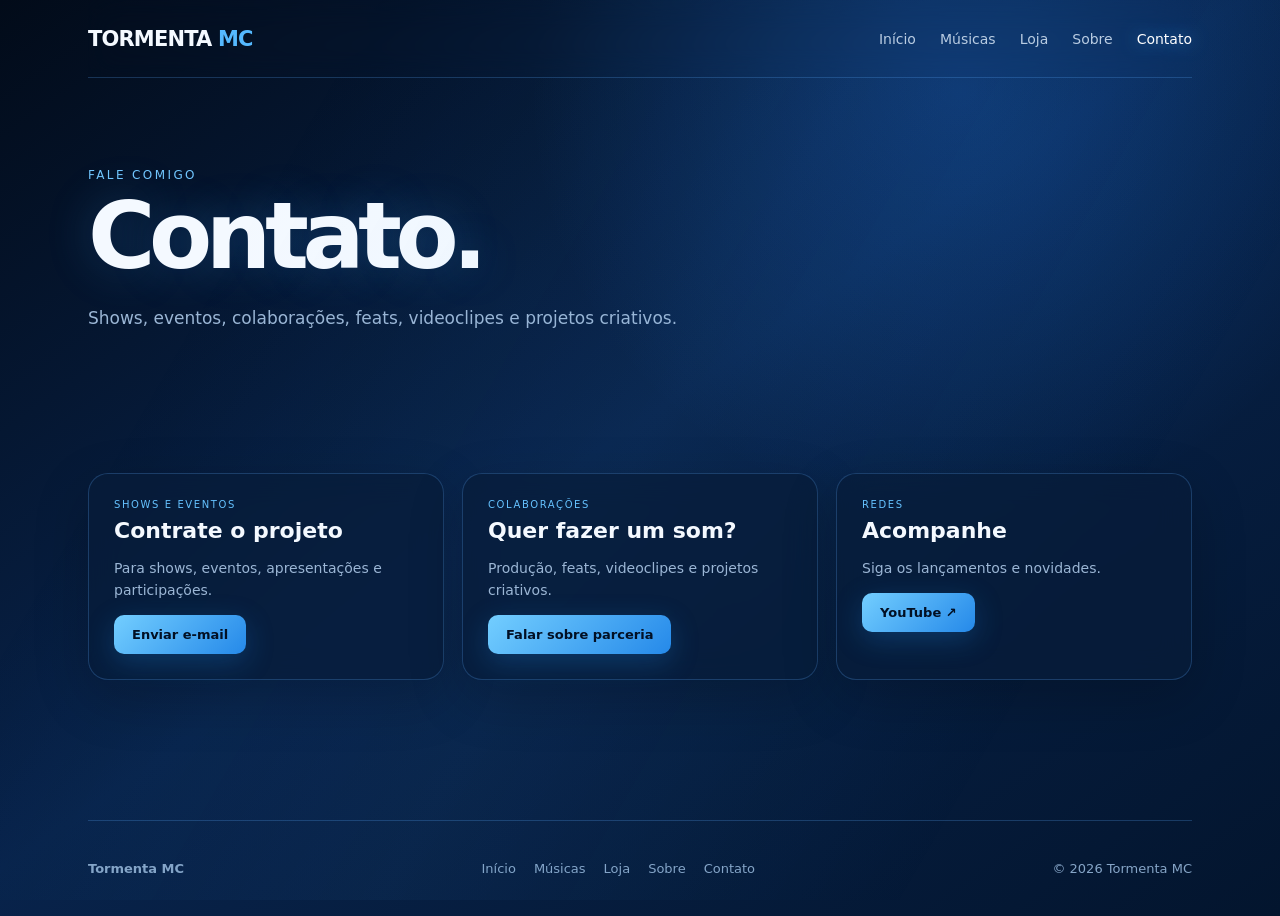
==== contato.html @ 8b360fd5 "Add files via upload" ====
<!doctype html><html lang="pt-BR"><head><meta charset="utf-8"><meta name="viewport" content="width=device-width,initial-scale=1"><title>Tormenta MC — Contato</title><style>
:root{--bg:#061329;--panel:rgba(8,28,57,.72);--line:rgba(91,170,255,.24);--text:#f4f9ff;--muted:#9bb6d5;--blue:#55b9ff}*{box-sizing:border-box}body{margin:0;color:var(--text);font-family:Inter,system-ui,sans-serif;background:radial-gradient(circle at 75% 10%,rgba(33,130,255,.24),transparent 34%),linear-gradient(145deg,#020b19 0%,#08234b 48%,#03152e 100%);min-height:100vh}body:before{content:"";position:fixed;inset:0;pointer-events:none;background:linear-gradient(120deg,transparent 20%,rgba(75,171,255,.05) 50%,transparent 80%)}a{color:inherit;text-decoration:none}.wrap{max-width:1160px;margin:auto;padding:0 28px}header{height:78px;display:flex;align-items:center;justify-content:space-between;border-bottom:1px solid var(--line);backdrop-filter:blur(14px)}.brand{font-weight:900;font-size:21px;letter-spacing:-.04em}.brand span{color:var(--blue)}.nav{display:flex;gap:24px;font-size:14px;color:#b9cce2}.nav a:hover,.nav .active{color:#fff;text-shadow:0 0 18px rgba(85,185,255,.8)}main{padding-bottom:70px}.hero{padding:90px 0 70px}.eyebrow{font-size:12px;color:#72c7ff;text-transform:uppercase;letter-spacing:.2em;margin-bottom:14px}.hero h1{font-size:clamp(52px,8vw,92px);line-height:.9;letter-spacing:-.07em;margin:0 0 25px;text-shadow:0 0 45px rgba(65,164,255,.25)}.hero p,.intro{max-width:700px;color:var(--muted);font-size:17px;line-height:1.7}.buttons{display:flex;gap:12px;flex-wrap:wrap;margin-top:28px}.btn{display:inline-flex;padding:12px 18px;border-radius:10px;background:linear-gradient(135deg,#73ceff,#2589e9);color:#021024;font-size:13px;font-weight:800;box-shadow:0 8px 28px rgba(28,139,236,.25)}.btn.alt{background:rgba(8,30,62,.6);border:1px solid var(--line);color:#d9efff}.section{padding:25px 0 70px}.section h2{font-size:34px;letter-spacing:-.05em;margin:0 0 12px}.grid{display:grid;grid-template-columns:repeat(3,1fr);gap:18px;margin-top:28px}.card{background:var(--panel);border:1px solid var(--line);border-radius:20px;padding:25px;min-height:180px;box-shadow:0 18px 55px rgba(0,0,0,.2);backdrop-filter:blur(15px);transition:.2s}.card:hover{transform:translateY(-4px);border-color:rgba(94,191,255,.58);box-shadow:0 20px 60px rgba(20,120,220,.18)}.card h3{margin:8px 0;font-size:22px}.tag{font-size:10px;letter-spacing:.16em;text-transform:uppercase;color:#65c2ff}.card p{font-size:14px;color:var(--muted);line-height:1.6}.date{font-size:12px;color:#7897b8}.glow{height:2px;width:100%;background:linear-gradient(90deg,transparent,#4db7ff,transparent);opacity:.6;margin:10px 0 45px}footer{border-top:1px solid var(--line);padding:40px 0;color:#86a5c7;font-size:13px}.foot{display:flex;justify-content:space-between;gap:20px;flex-wrap:wrap}.links{display:flex;gap:18px;flex-wrap:wrap}.links a:hover{color:#fff}@media(max-width:760px){.nav{gap:10px;font-size:12px;flex-wrap:wrap;justify-content:flex-end}.grid{grid-template-columns:1fr}.wrap{padding:0 18px}}
</style></head><body><div class="wrap"><header><a class="brand" href="index.html">TORMENTA <span>MC</span></a><nav class="nav"><a href="index.html">Início</a><a href="musicas.html">Músicas</a><a href="loja.html">Loja</a><a href="sobre.html">Sobre</a><a class="active" href="contato.html">Contato</a></nav></header><main><section class="hero"><div class="eyebrow">Fale comigo</div><h1>Contato.</h1><p>Shows, eventos, colaborações, feats, videoclipes e projetos criativos.</p></section><section class="section"><div class="grid"><article class="card"><div class="tag">Shows e eventos</div><h3>Contrate o projeto</h3><p>Para shows, eventos, apresentações e participações.</p><a class="btn" href="mailto:contato@tormentamc.com">Enviar e-mail</a></article><article class="card"><div class="tag">Colaborações</div><h3>Quer fazer um som?</h3><p>Produção, feats, videoclipes e projetos criativos.</p><a class="btn" href="mailto:contato@tormentamc.com">Falar sobre parceria</a></article><article class="card"><div class="tag">Redes</div><h3>Acompanhe</h3><p>Siga os lançamentos e novidades.</p><a class="btn" href="https://www.youtube.com/" target="_blank">YouTube ↗</a></article></div></section></main><footer><div class="foot"><strong>Tormenta MC</strong><div class="links"><a href="index.html">Início</a><a href="musicas.html">Músicas</a><a href="loja.html">Loja</a><a href="sobre.html">Sobre</a><a href="contato.html">Contato</a></div><span>© 2026 Tormenta MC</span></div></footer></div></body></html>
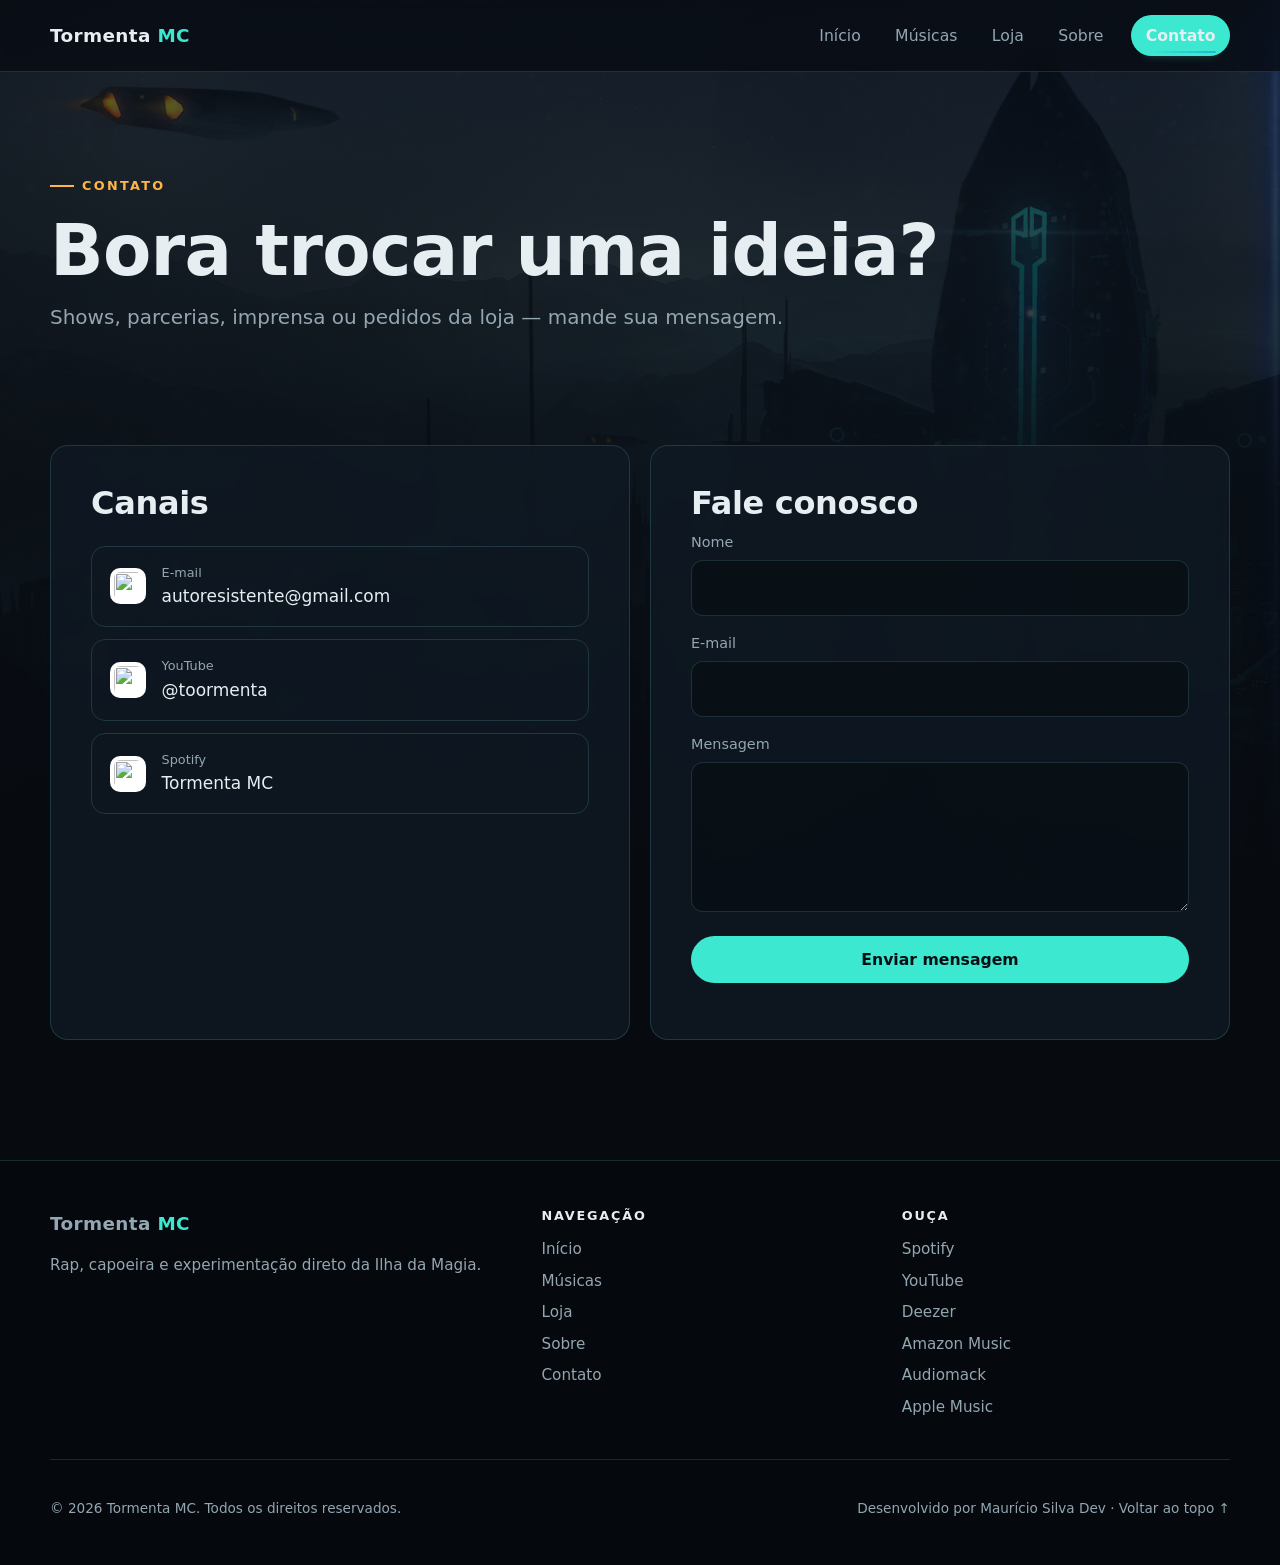
==== commit f10582a2: "adicionando pagina de contato" ====
--- a/contato.html
+++ b/contato.html
@@ -1,3 +1,150 @@
-<!doctype html><html lang="pt-BR"><head><meta charset="utf-8"><meta name="viewport" content="width=device-width,initial-scale=1"><title>Tormenta MC — Contato</title><style>
-:root{--bg:#061329;--panel:rgba(8,28,57,.72);--line:rgba(91,170,255,.24);--text:#f4f9ff;--muted:#9bb6d5;--blue:#55b9ff}*{box-sizing:border-box}body{margin:0;color:var(--text);font-family:Inter,system-ui,sans-serif;background:radial-gradient(circle at 75% 10%,rgba(33,130,255,.24),transparent 34%),linear-gradient(145deg,#020b19 0%,#08234b 48%,#03152e 100%);min-height:100vh}body:before{content:"";position:fixed;inset:0;pointer-events:none;background:linear-gradient(120deg,transparent 20%,rgba(75,171,255,.05) 50%,transparent 80%)}a{color:inherit;text-decoration:none}.wrap{max-width:1160px;margin:auto;padding:0 28px}header{height:78px;display:flex;align-items:center;justify-content:space-between;border-bottom:1px solid var(--line);backdrop-filter:blur(14px)}.brand{font-weight:900;font-size:21px;letter-spacing:-.04em}.brand span{color:var(--blue)}.nav{display:flex;gap:24px;font-size:14px;color:#b9cce2}.nav a:hover,.nav .active{color:#fff;text-shadow:0 0 18px rgba(85,185,255,.8)}main{padding-bottom:70px}.hero{padding:90px 0 70px}.eyebrow{font-size:12px;color:#72c7ff;text-transform:uppercase;letter-spacing:.2em;margin-bottom:14px}.hero h1{font-size:clamp(52px,8vw,92px);line-height:.9;letter-spacing:-.07em;margin:0 0 25px;text-shadow:0 0 45px rgba(65,164,255,.25)}.hero p,.intro{max-width:700px;color:var(--muted);font-size:17px;line-height:1.7}.buttons{display:flex;gap:12px;flex-wrap:wrap;margin-top:28px}.btn{display:inline-flex;padding:12px 18px;border-radius:10px;background:linear-gradient(135deg,#73ceff,#2589e9);color:#021024;font-size:13px;font-weight:800;box-shadow:0 8px 28px rgba(28,139,236,.25)}.btn.alt{background:rgba(8,30,62,.6);border:1px solid var(--line);color:#d9efff}.section{padding:25px 0 70px}.section h2{font-size:34px;letter-spacing:-.05em;margin:0 0 12px}.grid{display:grid;grid-template-columns:repeat(3,1fr);gap:18px;margin-top:28px}.card{background:var(--panel);border:1px solid var(--line);border-radius:20px;padding:25px;min-height:180px;box-shadow:0 18px 55px rgba(0,0,0,.2);backdrop-filter:blur(15px);transition:.2s}.card:hover{transform:translateY(-4px);border-color:rgba(94,191,255,.58);box-shadow:0 20px 60px rgba(20,120,220,.18)}.card h3{margin:8px 0;font-size:22px}.tag{font-size:10px;letter-spacing:.16em;text-transform:uppercase;color:#65c2ff}.card p{font-size:14px;color:var(--muted);line-height:1.6}.date{font-size:12px;color:#7897b8}.glow{height:2px;width:100%;background:linear-gradient(90deg,transparent,#4db7ff,transparent);opacity:.6;margin:10px 0 45px}footer{border-top:1px solid var(--line);padding:40px 0;color:#86a5c7;font-size:13px}.foot{display:flex;justify-content:space-between;gap:20px;flex-wrap:wrap}.links{display:flex;gap:18px;flex-wrap:wrap}.links a:hover{color:#fff}@media(max-width:760px){.nav{gap:10px;font-size:12px;flex-wrap:wrap;justify-content:flex-end}.grid{grid-template-columns:1fr}.wrap{padding:0 18px}}
-</style></head><body><div class="wrap"><header><a class="brand" href="index.html">TORMENTA <span>MC</span></a><nav class="nav"><a href="index.html">Início</a><a href="musicas.html">Músicas</a><a href="loja.html">Loja</a><a href="sobre.html">Sobre</a><a class="active" href="contato.html">Contato</a></nav></header><main><section class="hero"><div class="eyebrow">Fale comigo</div><h1>Contato.</h1><p>Shows, eventos, colaborações, feats, videoclipes e projetos criativos.</p></section><section class="section"><div class="grid"><article class="card"><div class="tag">Shows e eventos</div><h3>Contrate o projeto</h3><p>Para shows, eventos, apresentações e participações.</p><a class="btn" href="mailto:contato@tormentamc.com">Enviar e-mail</a></article><article class="card"><div class="tag">Colaborações</div><h3>Quer fazer um som?</h3><p>Produção, feats, videoclipes e projetos criativos.</p><a class="btn" href="mailto:contato@tormentamc.com">Falar sobre parceria</a></article><article class="card"><div class="tag">Redes</div><h3>Acompanhe</h3><p>Siga os lançamentos e novidades.</p><a class="btn" href="https://www.youtube.com/" target="_blank">YouTube ↗</a></article></div></section></main><footer><div class="foot"><strong>Tormenta MC</strong><div class="links"><a href="index.html">Início</a><a href="musicas.html">Músicas</a><a href="loja.html">Loja</a><a href="sobre.html">Sobre</a><a href="contato.html">Contato</a></div><span>© 2026 Tormenta MC</span></div></footer></div></body></html>
+<!DOCTYPE html>
+<!-- saved from url=(0043)https://autoresistente2.netlify.app/contato -->
+<html lang="pt-BR">  <head>
+    <meta http-equiv="Content-Type" content="text/html; charset=UTF-8" />
+    <meta name="viewport" content="width=device-width, initial-scale=1" />
+    <title>Músicas — Tormenta MC</title>
+    <meta
+      name="description"
+      content="Discografia do Tormenta MC: álbuns, EPs, singles, videoclipes e próximos lançamentos."
+    />
+    <meta name="author" content="Maurício Silva, Tormenta MC" />
+    <meta name="theme-color" content="#070b10" />
+    <meta property="og:title" content="Músicas — Tormenta MC" />
+    <meta
+      property="og:description"
+      content="Discografia do Tormenta MC: álbuns, EPs, singles, videoclipes e próximos lançamentos."
+    />
+    <meta
+      property="og:image"
+      content="/resources/img/capa-herdeirosdocaos-oficial.png"
+    />
+    <link rel="preconnect" href="https://fonts.googleapis.com/" />
+    <link rel="preconnect" href="https://fonts.gstatic.com/" crossorigin="" />
+    <link rel="stylesheet" href="assets/css/main.css" />
+    <style>
+      body {
+        margin: 0;
+        min-height: 100vh;
+        display: flex;
+        flex-direction: column;
+        font-family: var(--font-body);
+        font-size: 1.0625rem;
+        line-height: 1.6;
+        color: var(--text);
+        background:
+          linear-gradient(
+            180deg,
+            rgba(7, 11, 16, 0.55) 0%,
+            rgba(7, 11, 16, 0.92) 55vh,
+            var(--bg) 100vh
+          ),
+          url("assets/img/fundo.jpg") center top / cover no-repeat fixed,
+          var(--bg);
+      }
+    </style>
+  </head>
+  
+<body>
+    <a class="skip-link" href="https://autoresistente2.netlify.app/contato#conteudo">Pular para o conteúdo</a>
+    <header class="site-header">
+        <div class="wrap">
+            <a class="brand" href="https://autoresistente2.netlify.app/">Tormenta <span>MC</span></a>
+            <button class="nav-toggle" type="button" aria-controls="main-nav" aria-expanded="false" aria-label="Abrir menu"><span></span></button>
+            <nav class="main-nav" id="main-nav" aria-label="Principal">
+                <ul>
+                    <li><a href="https://autoresistente2.netlify.app/">Início</a></li>
+                    <li><a href="https://autoresistente2.netlify.app/musicas">Músicas</a></li>
+                    <li><a href="https://autoresistente2.netlify.app/loja">Loja</a></li>
+                    <li><a href="https://autoresistente2.netlify.app/sobre">Sobre</a></li>
+                    <li><a aria-current="page" class="nav-cta" href="https://autoresistente2.netlify.app/contato">Contato</a></li>
+                </ul>
+            </nav>
+        </div>
+    </header>
+
+    <main id="conteudo">
+        <section class="page-hero">
+            <div class="wrap">
+                <p class="eyebrow">Contato</p>
+                <h1>Bora trocar uma ideia?</h1>
+                <p class="lead">Shows, parcerias, imprensa ou pedidos da loja — mande sua mensagem.</p>
+            </div>
+        </section>
+
+        <section class="section">
+            <div class="wrap grid grid-2">
+                <div class="panel">
+                    <h2>Canais</h2>
+                    <ul class="contact-list">
+                        <li><a href="mailto:autoresistente@gmail.com"><img src="./Contato — Tormenta MC_files/email.png" alt=""><span><small>E-mail</small>autoresistente@gmail.com</span></a></li>
+                        <li><a href="https://www.youtube.com/@toormenta" target="_blank" rel="noopener"><img src="./Contato — Tormenta MC_files/logo-youtube.png" alt=""><span><small>YouTube</small>@toormenta</span></a></li>
+                        <li><a href="https://open.spotify.com/intl-pt/artist/2NZoeSM0OEeNVUEhRuqI0m" target="_blank" rel="noopener"><img src="./Contato — Tormenta MC_files/logo-spotfy.jpg" alt=""><span><small>Spotify</small>Tormenta MC</span></a></li>
+                    </ul>
+                </div>
+                <div class="panel" id="fale-conosco">
+                    <h2>Fale conosco</h2>
+                    <form class="form" id="contact-form" method="POST" name="contato">
+                        <input type="hidden" name="form-name" value="contato">
+                        <p class="hidden"><label>Não preencha: <input name="bot-field"></label></p>
+                        <div class="field">
+                            <label for="nome">Nome</label>
+                            <input id="nome" name="nome" type="text" autocomplete="name" required="">
+                        </div>
+                        <div class="field">
+                            <label for="email">E-mail</label>
+                            <input id="email" name="email" type="email" autocomplete="email" required="">
+                        </div>
+                        <div class="field">
+                            <label for="mensagem">Mensagem</label>
+                            <textarea id="mensagem" name="mensagem" required=""></textarea>
+                        </div>
+                        <button class="btn btn-primary" type="submit">Enviar mensagem</button>
+                        <p class="form-status" id="form-status" role="status" aria-live="polite"></p>
+                    </form>
+                </div>
+            </div>
+        </section>
+    </main>
+
+    <footer class="site-footer">
+        <div class="wrap">
+            <div class="footer-grid">
+                <div>
+                    <a class="brand" href="https://autoresistente2.netlify.app/">Tormenta <span>MC</span></a>
+                    <p>Rap, capoeira e experimentação direto da Ilha da Magia.</p>
+                </div>
+                <div>
+                    <h2>Navegação</h2>
+                    <ul>
+                        <li><a href="https://autoresistente2.netlify.app/">Início</a></li>
+                        <li><a href="https://autoresistente2.netlify.app/musicas">Músicas</a></li>
+                        <li><a href="https://autoresistente2.netlify.app/loja">Loja</a></li>
+                        <li><a href="https://autoresistente2.netlify.app/sobre">Sobre</a></li>
+                        <li><a href="https://autoresistente2.netlify.app/contato">Contato</a></li>
+                    </ul>
+                </div>
+                <div>
+                    <h2>Ouça</h2>
+                    <ul>
+                        <li><a href="https://open.spotify.com/intl-pt/artist/2NZoeSM0OEeNVUEhRuqI0m" target="_blank" rel="noopener">Spotify</a></li>
+                        <li><a href="https://www.youtube.com/@toormenta" target="_blank" rel="noopener">YouTube</a></li>
+                        <li><a href="https://www.deezer.com/pt/artist/185431557" target="_blank" rel="noopener">Deezer</a></li>
+                        <li><a href="https://music.amazon.com.br/artists/B0BH6W6FZV/autoresistente" target="_blank" rel="noopener">Amazon Music</a></li>
+                        <li><a href="https://audiomack.com/autoresistente" target="_blank" rel="noopener">Audiomack</a></li>
+                        <li><a href="https://music.apple.com/br/artist/autoresistente/1647219637" target="_blank" rel="noopener">Apple Music</a></li>
+                    </ul>
+                </div>
+            </div>
+            <div class="footer-bottom">
+                <p>© <span id="year">2026</span> Tormenta MC. Todos os direitos reservados.</p>
+                <p>Desenvolvido por <a href="https://www.mauriciosilvadossantos.com.br/" target="_blank" rel="noopener">Maurício Silva Dev</a> · <a href="https://autoresistente2.netlify.app/contato#conteudo">Voltar ao topo ↑</a></p>
+            </div>
+        </div>
+    </footer>
+
+    <script src="./Contato — Tormenta MC_files/site.js.download" defer=""></script>
+
+
+
+</body></html>
--- a/assets/css/main.css
+++ b/assets/css/main.css
@@ -0,0 +1,1012 @@
+/* Tormenta MC — estilos compartilhados */
+:root {
+  --bg: #070b10;
+  --bg-2: #0d141c;
+  --surface: rgba(16, 26, 36, 0.78);
+  --surface-solid: #111b25;
+  --line: rgba(120, 220, 230, 0.16);
+  --text: #e6eef2;
+  --muted: #93a6b2;
+  --cyan: #3de8d0;
+  --cyan-2: #1fb6d6;
+  --amber: #ffb547;
+  --radius: 18px;
+  --header-h: 72px;
+  --font-display: "Unbounded", system-ui, sans-serif;
+  --font-body: "DM Sans", system-ui, sans-serif;
+  --max: 1180px;
+}
+
+*,
+*::before,
+*::after {
+  box-sizing: border-box;
+}
+
+html {
+  scroll-behavior: smooth;
+  scroll-padding-top: calc(var(--header-h) + 16px);
+}
+
+body.nav-open {
+  overflow: hidden;
+}
+
+img {
+  max-width: 100%;
+  display: block;
+}
+a {
+  color: var(--cyan);
+  text-underline-offset: 3px;
+}
+a:hover {
+  color: #fff;
+}
+
+:focus-visible {
+  outline: 2px solid var(--amber);
+  outline-offset: 3px;
+  border-radius: 6px;
+}
+
+.skip-link {
+  position: absolute;
+  left: 1rem;
+  top: -100px;
+  z-index: 100;
+  padding: 0.6rem 1rem;
+  background: var(--amber);
+  color: #111;
+  font-weight: 700;
+  border-radius: 8px;
+}
+.skip-link:focus {
+  top: 1rem;
+}
+
+.wrap {
+  width: min(100% - 2.5rem, var(--max));
+  margin-inline: auto;
+}
+
+/* ---------- Cabeçalho / navegação ---------- */
+.site-header {
+  position: sticky;
+  top: 0;
+  z-index: 50;
+  height: var(--header-h);
+  background: rgba(7, 11, 16, 0.72);
+  backdrop-filter: blur(14px) saturate(140%);
+  -webkit-backdrop-filter: blur(14px) saturate(140%);
+  border-bottom: 1px solid var(--line);
+}
+
+.site-header .wrap {
+  height: 100%;
+  display: flex;
+  align-items: center;
+  justify-content: space-between;
+  gap: 1.5rem;
+}
+
+.brand {
+  font-family: var(--font-display);
+  font-weight: 700;
+  font-size: 1.15rem;
+  letter-spacing: 0.02em;
+  color: var(--text);
+  text-decoration: none;
+  white-space: nowrap;
+}
+.brand span {
+  color: var(--cyan);
+}
+.brand:hover {
+  color: var(--text);
+}
+
+.main-nav ul {
+  list-style: none;
+  display: flex;
+  align-items: center;
+  gap: 0.35rem;
+  margin: 0;
+  padding: 0;
+}
+
+.main-nav a {
+  position: relative;
+  display: block;
+  padding: 0.5rem 0.9rem;
+  font-weight: 500;
+  font-size: 0.98rem;
+  color: var(--muted);
+  text-decoration: none;
+  border-radius: 999px;
+  transition:
+    color 0.2s,
+    background-color 0.2s;
+}
+
+.main-nav a:hover {
+  color: var(--text);
+  background: rgba(61, 232, 208, 0.08);
+}
+
+.main-nav a[aria-current="page"] {
+  color: var(--text);
+}
+.main-nav a[aria-current="page"]::after {
+  content: "";
+  position: absolute;
+  left: 0.9rem;
+  right: 0.9rem;
+  bottom: 0.2rem;
+  height: 2px;
+  border-radius: 2px;
+  background: linear-gradient(90deg, var(--cyan), var(--cyan-2));
+  box-shadow: 0 0 10px var(--cyan);
+}
+
+.main-nav .nav-cta {
+  margin-left: 0.5rem;
+  color: #051014;
+  background: var(--cyan);
+  font-weight: 700;
+}
+.main-nav .nav-cta:hover {
+  color: #051014;
+  background: #fff;
+}
+
+.nav-toggle {
+  display: none;
+  width: 46px;
+  height: 46px;
+  padding: 0;
+  border: 1px solid var(--line);
+  border-radius: 12px;
+  background: transparent;
+  color: var(--text);
+  cursor: pointer;
+}
+.nav-toggle span,
+.nav-toggle span::before,
+.nav-toggle span::after {
+  display: block;
+  width: 20px;
+  height: 2px;
+  margin-inline: auto;
+  background: currentColor;
+  border-radius: 2px;
+  transition:
+    transform 0.25s,
+    opacity 0.25s;
+  content: "";
+}
+.nav-toggle span {
+  position: relative;
+}
+.nav-toggle span::before {
+  position: absolute;
+  top: -6px;
+}
+.nav-toggle span::after {
+  position: absolute;
+  top: 6px;
+}
+.nav-toggle[aria-expanded="true"] span {
+  background: transparent;
+}
+.nav-toggle[aria-expanded="true"] span::before {
+  transform: translateY(6px) rotate(45deg);
+}
+.nav-toggle[aria-expanded="true"] span::after {
+  transform: translateY(-6px) rotate(-45deg);
+}
+
+@media (max-width: 820px) {
+  .nav-toggle {
+    display: inline-grid;
+    place-items: center;
+  }
+
+  .main-nav {
+    position: fixed;
+    inset: var(--header-h) 0 0 0;
+    padding: 2rem 1.25rem;
+    background: rgba(7, 11, 16, 0.97);
+    opacity: 0;
+    visibility: hidden;
+    transform: translateY(-8px);
+    transition:
+      opacity 0.25s,
+      transform 0.25s,
+      visibility 0.25s;
+  }
+  .main-nav.is-open {
+    opacity: 1;
+    visibility: visible;
+    transform: none;
+  }
+
+  .main-nav ul {
+    flex-direction: column;
+    align-items: stretch;
+    gap: 0.25rem;
+  }
+  .main-nav a {
+    padding: 1rem 1.1rem;
+    font-family: var(--font-display);
+    font-size: 1.25rem;
+    border-radius: 14px;
+  }
+  .main-nav a[aria-current="page"] {
+    background: rgba(61, 232, 208, 0.1);
+  }
+  .main-nav a[aria-current="page"]::after {
+    left: 0;
+    right: auto;
+    top: 25%;
+    bottom: 25%;
+    width: 3px;
+    height: auto;
+  }
+  .main-nav .nav-cta {
+    margin: 1rem 0 0;
+    text-align: center;
+  }
+}
+
+/* ---------- Estrutura ---------- */
+main {
+  flex: 1;
+}
+
+.page-hero {
+  padding: clamp(3rem, 8vw, 6rem) 0 clamp(2rem, 5vw, 3.5rem);
+}
+.page-hero.is-home {
+  padding-top: clamp(4rem, 14vw, 10rem);
+  padding-bottom: clamp(3rem, 8vw, 6rem);
+}
+
+.eyebrow {
+  display: inline-flex;
+  align-items: center;
+  gap: 0.5rem;
+  margin: 0 0 1rem;
+  font-size: 0.8rem;
+  font-weight: 700;
+  letter-spacing: 0.18em;
+  text-transform: uppercase;
+  color: var(--amber);
+}
+.eyebrow::before {
+  content: "";
+  width: 24px;
+  height: 2px;
+  background: currentColor;
+}
+
+h1,
+h2,
+h3 {
+  font-family: var(--font-display);
+  line-height: 1.12;
+  margin: 0 0 0.6rem;
+  letter-spacing: -0.01em;
+}
+h1 {
+  font-size: clamp(2.2rem, 6vw, 4.4rem);
+  font-weight: 800;
+}
+.is-home h1 {
+  font-size: clamp(2.6rem, 9vw, 6.2rem);
+}
+h1 .accent {
+  color: var(--cyan);
+  text-shadow: 0 0 32px rgba(61, 232, 208, 0.45);
+}
+h2 {
+  font-size: clamp(1.45rem, 3vw, 2rem);
+  font-weight: 700;
+}
+h3 {
+  font-size: 1.1rem;
+  font-weight: 600;
+}
+
+.lead {
+  max-width: 60ch;
+  font-size: clamp(1.05rem, 2vw, 1.25rem);
+  color: var(--muted);
+  margin: 0;
+}
+
+.section {
+  padding: clamp(2rem, 5vw, 3.5rem) 0;
+}
+.section-head {
+  display: flex;
+  align-items: end;
+  justify-content: space-between;
+  gap: 1rem;
+  flex-wrap: wrap;
+  margin-bottom: 1.5rem;
+}
+.section-head h2 {
+  margin: 0;
+}
+
+/* ---------- Botões / plataformas ---------- */
+.btn {
+  display: inline-flex;
+  align-items: center;
+  justify-content: center;
+  gap: 0.5rem;
+  padding: 0.8rem 1.4rem;
+  font: 700 0.98rem var(--font-body);
+  border-radius: 999px;
+  border: 1px solid transparent;
+  text-decoration: none;
+  cursor: pointer;
+  transition:
+    transform 0.2s,
+    background-color 0.2s,
+    color 0.2s,
+    border-color 0.2s;
+}
+.btn:hover {
+  transform: translateY(-2px);
+}
+.btn-primary {
+  background: var(--cyan);
+  color: #051014;
+}
+.btn-primary:hover {
+  background: #fff;
+  color: #051014;
+}
+.btn-ghost {
+  border-color: var(--line);
+  color: var(--text);
+  background: rgba(255, 255, 255, 0.03);
+}
+.btn-ghost:hover {
+  border-color: var(--cyan);
+  color: var(--text);
+}
+
+.hero-actions {
+  display: flex;
+  flex-wrap: wrap;
+  gap: 0.75rem;
+  margin-top: 2rem;
+}
+
+.platforms {
+  display: flex;
+  flex-wrap: wrap;
+  gap: 0.6rem;
+  margin-top: 2.5rem;
+  padding: 0;
+  list-style: none;
+}
+.platforms a {
+  display: inline-flex;
+  align-items: center;
+  gap: 0.5rem;
+  padding: 0.55rem 1rem;
+  font-size: 0.9rem;
+  font-weight: 500;
+  color: var(--text);
+  text-decoration: none;
+  border: 1px solid var(--line);
+  border-radius: 999px;
+  background: rgba(7, 11, 16, 0.55);
+  transition:
+    border-color 0.2s,
+    background-color 0.2s;
+}
+.platforms a::before {
+  content: "";
+  width: 8px;
+  height: 8px;
+  border-radius: 50%;
+  background: var(--dot, var(--cyan));
+}
+.platforms a:hover {
+  border-color: var(--dot, var(--cyan));
+  background: rgba(7, 11, 16, 0.85);
+}
+
+/* ---------- Cards ---------- */
+.grid {
+  display: grid;
+  gap: 1.25rem;
+  grid-template-columns: repeat(auto-fill, minmax(260px, 1fr));
+}
+.grid-2 {
+  grid-template-columns: repeat(auto-fit, minmax(min(100%, 420px), 1fr));
+}
+
+.card {
+  position: relative;
+  display: flex;
+  flex-direction: column;
+  overflow: hidden;
+  background: var(--surface);
+  border: 1px solid var(--line);
+  border-radius: var(--radius);
+  backdrop-filter: blur(6px);
+  transition:
+    transform 0.25s,
+    border-color 0.25s,
+    box-shadow 0.25s;
+}
+.card:hover {
+  transform: translateY(-4px);
+  border-color: rgba(61, 232, 208, 0.45);
+  box-shadow: 0 18px 40px -18px rgba(61, 232, 208, 0.35);
+}
+
+.card-media {
+  aspect-ratio: 1;
+  overflow: hidden;
+  background: var(--bg-2);
+}
+.card-media img {
+  width: 100%;
+  height: 100%;
+  object-fit: fill;
+  transition: transform 0.5s;
+}
+.card:hover .card-media img {
+  transform: scale(1.04);
+}
+
+.card-body {
+  display: flex;
+  flex-direction: column;
+  gap: 0.35rem;
+  padding: 1.2rem 1.3rem 1.4rem;
+  flex: 1;
+}
+.card-body h3 {
+  margin: 0;
+}
+.card-body p {
+  margin: 0;
+  color: var(--muted);
+  font-size: 0.98rem;
+}
+
+.tag {
+  align-self: flex-start;
+  padding: 0.2rem 0.65rem;
+  font-size: 0.72rem;
+  font-weight: 700;
+  letter-spacing: 0.1em;
+  text-transform: uppercase;
+  color: var(--cyan);
+  background: rgba(61, 232, 208, 0.1);
+  border-radius: 999px;
+}
+.tag.is-soon {
+  color: var(--amber);
+  background: rgba(255, 181, 71, 0.12);
+}
+
+.meta {
+  font-size: 0.85rem;
+  color: var(--muted);
+}
+
+.card-link {
+  margin-top: auto;
+  padding-top: 0.8rem;
+  font-weight: 700;
+  font-size: 0.95rem;
+  text-decoration: none;
+}
+.card-link::after {
+  content: " →";
+}
+.card-link.stretched::before {
+  content: "";
+  position: absolute;
+  inset: 0;
+}
+
+/* Card horizontal (destaques / músicas) */
+.card-row {
+  flex-direction: row;
+  align-items: stretch;
+}
+.card-row .card-media {
+  flex: 0 0 38%;
+  aspect-ratio: auto;
+  min-height: 180px;
+}
+@media (max-width: 520px) {
+  .card-row {
+    flex-direction: column;
+  }
+  .card-row .card-media {
+    aspect-ratio: 1;
+  }
+}
+
+/* ---------- Painéis ---------- */
+.panel {
+  padding: clamp(1.5rem, 4vw, 2.5rem);
+  background: var(--surface);
+  border: 1px solid var(--line);
+  border-radius: var(--radius);
+  backdrop-filter: blur(6px);
+}
+
+.prose p {
+  margin: 0 0 1.1rem;
+  max-width: 70ch;
+}
+.prose b,
+.prose strong {
+  color: var(--cyan);
+  font-weight: 700;
+}
+
+.gallery {
+  display: grid;
+  gap: 0.75rem;
+  grid-template-columns: repeat(auto-fill, minmax(160px, 1fr));
+  margin-top: 2rem;
+}
+.gallery img {
+  width: 100%;
+  aspect-ratio: 1;
+  object-fit: cover;
+  border-radius: 14px;
+  border: 1px solid var(--line);
+}
+
+/* ---------- Loja ---------- */
+.price {
+  font-family: var(--font-display);
+  font-size: 1.35rem;
+  font-weight: 700;
+  color: var(--amber);
+}
+
+/* ---------- Contato ---------- */
+.contact-list {
+  list-style: none;
+  margin: 1.5rem 0 0;
+  padding: 0;
+  display: grid;
+  gap: 0.75rem;
+}
+.contact-list a {
+  display: flex;
+  align-items: center;
+  gap: 1rem;
+  padding: 1rem 1.1rem;
+  color: var(--text);
+  text-decoration: none;
+  border: 1px solid var(--line);
+  border-radius: 14px;
+  transition: border-color 0.2s;
+}
+.contact-list a:hover {
+  border-color: var(--cyan);
+}
+.contact-list img {
+  width: 36px;
+  height: 36px;
+  border-radius: 10px;
+  background: #fff;
+  padding: 4px;
+  object-fit: contain;
+}
+.contact-list small {
+  display: block;
+  color: var(--muted);
+  font-size: 0.8rem;
+}
+
+.form {
+  display: grid;
+  gap: 1rem;
+}
+.field label {
+  display: block;
+  margin-bottom: 0.35rem;
+  font-size: 0.9rem;
+  font-weight: 500;
+  color: var(--muted);
+}
+.field input,
+.field textarea {
+  width: 100%;
+  padding: 0.85rem 1rem;
+  font: inherit;
+  color: var(--text);
+  background: rgba(7, 11, 16, 0.6);
+  border: 1px solid var(--line);
+  border-radius: 12px;
+  transition:
+    border-color 0.2s,
+    box-shadow 0.2s;
+}
+.field textarea {
+  min-height: 150px;
+  resize: vertical;
+}
+.field input:focus,
+.field textarea:focus {
+  outline: none;
+  border-color: var(--cyan);
+  box-shadow: 0 0 0 3px rgba(61, 232, 208, 0.18);
+}
+.hidden {
+  position: absolute;
+  left: -9999px;
+}
+.form-status {
+  margin: 0;
+  font-weight: 500;
+}
+.form-status.is-ok {
+  color: var(--cyan);
+}
+.form-status.is-error {
+  color: #ff7a7a;
+}
+
+/* ---------- Rodapé ---------- */
+.site-footer {
+  margin-top: 4rem;
+  padding: 3rem 0 2rem;
+  background: rgba(5, 8, 12, 0.9);
+  border-top: 1px solid var(--line);
+  font-size: 0.95rem;
+  color: var(--muted);
+}
+.footer-grid {
+  display: grid;
+  gap: 2rem;
+  grid-template-columns: 1.4fr 1fr 1fr;
+}
+@media (max-width: 720px) {
+  .footer-grid {
+    grid-template-columns: 1fr 1fr;
+  }
+  .footer-grid > :first-child {
+    grid-column: 1 / -1;
+  }
+}
+.site-footer h2 {
+  font-family: var(--font-body);
+  font-size: 0.8rem;
+  font-weight: 700;
+  letter-spacing: 0.14em;
+  text-transform: uppercase;
+  color: var(--text);
+  margin-bottom: 0.9rem;
+}
+.site-footer ul {
+  list-style: none;
+  margin: 0;
+  padding: 0;
+  display: grid;
+  gap: 0.45rem;
+}
+.site-footer a {
+  color: var(--muted);
+  text-decoration: none;
+}
+.site-footer a:hover {
+  color: var(--cyan);
+}
+.footer-bottom {
+  display: flex;
+  flex-wrap: wrap;
+  justify-content: space-between;
+  gap: 1rem;
+  margin-top: 2.5rem;
+  padding-top: 1.5rem;
+  border-top: 1px solid var(--line);
+  font-size: 0.85rem;
+}
+
+@media (prefers-reduced-motion: reduce) {
+  *,
+  *::before,
+  *::after {
+    transition: none !important;
+    animation: none !important;
+  }
+  html {
+    scroll-behavior: auto;
+  }
+} /* latin-ext */
+@font-face {
+  font-family: "DM Sans";
+  font-style: normal;
+  font-weight: 400;
+  font-display: swap;
+  src: url(https://fonts.gstatic.com/s/dmsans/v17/rP2Hp2ywxg089UriCZ2IHSeH.woff2)
+    format("woff2");
+  unicode-range:
+    U+0100-02BA, U+02BD-02C5, U+02C7-02CC, U+02CE-02D7, U+02DD-02FF, U+0304,
+    U+0308, U+0329, U+1D00-1DBF, U+1E00-1E9F, U+1EF2-1EFF, U+2020, U+20A0-20AB,
+    U+20AD-20C0, U+2113, U+2C60-2C7F, U+A720-A7FF;
+}
+/* latin */
+@font-face {
+  font-family: "DM Sans";
+  font-style: normal;
+  font-weight: 400;
+  font-display: swap;
+  src: url(https://fonts.gstatic.com/s/dmsans/v17/rP2Hp2ywxg089UriCZOIHQ.woff2)
+    format("woff2");
+  unicode-range:
+    U+0000-00FF, U+0131, U+0152-0153, U+02BB-02BC, U+02C6, U+02DA, U+02DC,
+    U+0304, U+0308, U+0329, U+2000-206F, U+20AC, U+2122, U+2191, U+2193, U+2212,
+    U+2215, U+FEFF, U+FFFD;
+}
+/* latin-ext */
+@font-face {
+  font-family: "DM Sans";
+  font-style: normal;
+  font-weight: 500;
+  font-display: swap;
+  src: url(https://fonts.gstatic.com/s/dmsans/v17/rP2Hp2ywxg089UriCZ2IHSeH.woff2)
+    format("woff2");
+  unicode-range:
+    U+0100-02BA, U+02BD-02C5, U+02C7-02CC, U+02CE-02D7, U+02DD-02FF, U+0304,
+    U+0308, U+0329, U+1D00-1DBF, U+1E00-1E9F, U+1EF2-1EFF, U+2020, U+20A0-20AB,
+    U+20AD-20C0, U+2113, U+2C60-2C7F, U+A720-A7FF;
+}
+/* latin */
+@font-face {
+  font-family: "DM Sans";
+  font-style: normal;
+  font-weight: 500;
+  font-display: swap;
+  src: url(https://fonts.gstatic.com/s/dmsans/v17/rP2Hp2ywxg089UriCZOIHQ.woff2)
+    format("woff2");
+  unicode-range:
+    U+0000-00FF, U+0131, U+0152-0153, U+02BB-02BC, U+02C6, U+02DA, U+02DC,
+    U+0304, U+0308, U+0329, U+2000-206F, U+20AC, U+2122, U+2191, U+2193, U+2212,
+    U+2215, U+FEFF, U+FFFD;
+}
+/* latin-ext */
+@font-face {
+  font-family: "DM Sans";
+  font-style: normal;
+  font-weight: 700;
+  font-display: swap;
+  src: url(https://fonts.gstatic.com/s/dmsans/v17/rP2Hp2ywxg089UriCZ2IHSeH.woff2)
+    format("woff2");
+  unicode-range:
+    U+0100-02BA, U+02BD-02C5, U+02C7-02CC, U+02CE-02D7, U+02DD-02FF, U+0304,
+    U+0308, U+0329, U+1D00-1DBF, U+1E00-1E9F, U+1EF2-1EFF, U+2020, U+20A0-20AB,
+    U+20AD-20C0, U+2113, U+2C60-2C7F, U+A720-A7FF;
+}
+/* latin */
+@font-face {
+  font-family: "DM Sans";
+  font-style: normal;
+  font-weight: 700;
+  font-display: swap;
+  src: url(https://fonts.gstatic.com/s/dmsans/v17/rP2Hp2ywxg089UriCZOIHQ.woff2)
+    format("woff2");
+  unicode-range:
+    U+0000-00FF, U+0131, U+0152-0153, U+02BB-02BC, U+02C6, U+02DA, U+02DC,
+    U+0304, U+0308, U+0329, U+2000-206F, U+20AC, U+2122, U+2191, U+2193, U+2212,
+    U+2215, U+FEFF, U+FFFD;
+}
+/* cyrillic-ext */
+@font-face {
+  font-family: "Unbounded";
+  font-style: normal;
+  font-weight: 600;
+  font-display: swap;
+  src: url(https://fonts.gstatic.com/s/unbounded/v12/Yq6W-LOTXCb04q32xlpwtsZfrxE.woff2)
+    format("woff2");
+  unicode-range:
+    U+0460-052F, U+1C80-1C8A, U+20B4, U+2DE0-2DFF, U+A640-A69F, U+FE2E-FE2F;
+}
+/* cyrillic */
+@font-face {
+  font-family: "Unbounded";
+  font-style: normal;
+  font-weight: 600;
+  font-display: swap;
+  src: url(https://fonts.gstatic.com/s/unbounded/v12/Yq6W-LOTXCb04q32xlpwv8ZfrxE.woff2)
+    format("woff2");
+  unicode-range: U+0301, U+0400-045F, U+0490-0491, U+04B0-04B1, U+2116;
+}
+/* vietnamese */
+@font-face {
+  font-family: "Unbounded";
+  font-style: normal;
+  font-weight: 600;
+  font-display: swap;
+  src: url(https://fonts.gstatic.com/s/unbounded/v12/Yq6W-LOTXCb04q32xlpwtMZfrxE.woff2)
+    format("woff2");
+  unicode-range:
+    U+0102-0103, U+0110-0111, U+0128-0129, U+0168-0169, U+01A0-01A1,
+    U+01AF-01B0, U+0300-0301, U+0303-0304, U+0308-0309, U+0323, U+0329,
+    U+1EA0-1EF9, U+20AB;
+}
+/* latin-ext */
+@font-face {
+  font-family: "Unbounded";
+  font-style: normal;
+  font-weight: 600;
+  font-display: swap;
+  src: url(https://fonts.gstatic.com/s/unbounded/v12/Yq6W-LOTXCb04q32xlpwtcZfrxE.woff2)
+    format("woff2");
+  unicode-range:
+    U+0100-02BA, U+02BD-02C5, U+02C7-02CC, U+02CE-02D7, U+02DD-02FF, U+0304,
+    U+0308, U+0329, U+1D00-1DBF, U+1E00-1E9F, U+1EF2-1EFF, U+2020, U+20A0-20AB,
+    U+20AD-20C0, U+2113, U+2C60-2C7F, U+A720-A7FF;
+}
+/* latin */
+@font-face {
+  font-family: "Unbounded";
+  font-style: normal;
+  font-weight: 600;
+  font-display: swap;
+  src: url(https://fonts.gstatic.com/s/unbounded/v12/Yq6W-LOTXCb04q32xlpwu8Zf.woff2)
+    format("woff2");
+  unicode-range:
+    U+0000-00FF, U+0131, U+0152-0153, U+02BB-02BC, U+02C6, U+02DA, U+02DC,
+    U+0304, U+0308, U+0329, U+2000-206F, U+20AC, U+2122, U+2191, U+2193, U+2212,
+    U+2215, U+FEFF, U+FFFD;
+}
+/* cyrillic-ext */
+@font-face {
+  font-family: "Unbounded";
+  font-style: normal;
+  font-weight: 700;
+  font-display: swap;
+  src: url(https://fonts.gstatic.com/s/unbounded/v12/Yq6W-LOTXCb04q32xlpwtsZfrxE.woff2)
+    format("woff2");
+  unicode-range:
+    U+0460-052F, U+1C80-1C8A, U+20B4, U+2DE0-2DFF, U+A640-A69F, U+FE2E-FE2F;
+}
+/* cyrillic */
+@font-face {
+  font-family: "Unbounded";
+  font-style: normal;
+  font-weight: 700;
+  font-display: swap;
+  src: url(https://fonts.gstatic.com/s/unbounded/v12/Yq6W-LOTXCb04q32xlpwv8ZfrxE.woff2)
+    format("woff2");
+  unicode-range: U+0301, U+0400-045F, U+0490-0491, U+04B0-04B1, U+2116;
+}
+/* vietnamese */
+@font-face {
+  font-family: "Unbounded";
+  font-style: normal;
+  font-weight: 700;
+  font-display: swap;
+  src: url(https://fonts.gstatic.com/s/unbounded/v12/Yq6W-LOTXCb04q32xlpwtMZfrxE.woff2)
+    format("woff2");
+  unicode-range:
+    U+0102-0103, U+0110-0111, U+0128-0129, U+0168-0169, U+01A0-01A1,
+    U+01AF-01B0, U+0300-0301, U+0303-0304, U+0308-0309, U+0323, U+0329,
+    U+1EA0-1EF9, U+20AB;
+}
+/* latin-ext */
+@font-face {
+  font-family: "Unbounded";
+  font-style: normal;
+  font-weight: 700;
+  font-display: swap;
+  src: url(https://fonts.gstatic.com/s/unbounded/v12/Yq6W-LOTXCb04q32xlpwtcZfrxE.woff2)
+    format("woff2");
+  unicode-range:
+    U+0100-02BA, U+02BD-02C5, U+02C7-02CC, U+02CE-02D7, U+02DD-02FF, U+0304,
+    U+0308, U+0329, U+1D00-1DBF, U+1E00-1E9F, U+1EF2-1EFF, U+2020, U+20A0-20AB,
+    U+20AD-20C0, U+2113, U+2C60-2C7F, U+A720-A7FF;
+}
+/* latin */
+@font-face {
+  font-family: "Unbounded";
+  font-style: normal;
+  font-weight: 700;
+  font-display: swap;
+  src: url(https://fonts.gstatic.com/s/unbounded/v12/Yq6W-LOTXCb04q32xlpwu8Zf.woff2)
+    format("woff2");
+  unicode-range:
+    U+0000-00FF, U+0131, U+0152-0153, U+02BB-02BC, U+02C6, U+02DA, U+02DC,
+    U+0304, U+0308, U+0329, U+2000-206F, U+20AC, U+2122, U+2191, U+2193, U+2212,
+    U+2215, U+FEFF, U+FFFD;
+}
+/* cyrillic-ext */
+@font-face {
+  font-family: "Unbounded";
+  font-style: normal;
+  font-weight: 800;
+  font-display: swap;
+  src: url(https://fonts.gstatic.com/s/unbounded/v12/Yq6W-LOTXCb04q32xlpwtsZfrxE.woff2)
+    format("woff2");
+  unicode-range:
+    U+0460-052F, U+1C80-1C8A, U+20B4, U+2DE0-2DFF, U+A640-A69F, U+FE2E-FE2F;
+}
+/* cyrillic */
+@font-face {
+  font-family: "Unbounded";
+  font-style: normal;
+  font-weight: 800;
+  font-display: swap;
+  src: url(https://fonts.gstatic.com/s/unbounded/v12/Yq6W-LOTXCb04q32xlpwv8ZfrxE.woff2)
+    format("woff2");
+  unicode-range: U+0301, U+0400-045F, U+0490-0491, U+04B0-04B1, U+2116;
+}
+/* vietnamese */
+@font-face {
+  font-family: "Unbounded";
+  font-style: normal;
+  font-weight: 800;
+  font-display: swap;
+  src: url(https://fonts.gstatic.com/s/unbounded/v12/Yq6W-LOTXCb04q32xlpwtMZfrxE.woff2)
+    format("woff2");
+  unicode-range:
+    U+0102-0103, U+0110-0111, U+0128-0129, U+0168-0169, U+01A0-01A1,
+    U+01AF-01B0, U+0300-0301, U+0303-0304, U+0308-0309, U+0323, U+0329,
+    U+1EA0-1EF9, U+20AB;
+}
+/* latin-ext */
+@font-face {
+  font-family: "Unbounded";
+  font-style: normal;
+  font-weight: 800;
+  font-display: swap;
+  src: url(https://fonts.gstatic.com/s/unbounded/v12/Yq6W-LOTXCb04q32xlpwtcZfrxE.woff2)
+    format("woff2");
+  unicode-range:
+    U+0100-02BA, U+02BD-02C5, U+02C7-02CC, U+02CE-02D7, U+02DD-02FF, U+0304,
+    U+0308, U+0329, U+1D00-1DBF, U+1E00-1E9F, U+1EF2-1EFF, U+2020, U+20A0-20AB,
+    U+20AD-20C0, U+2113, U+2C60-2C7F, U+A720-A7FF;
+}
+/* latin */
+@font-face {
+  font-family: "Unbounded";
+  font-style: normal;
+  font-weight: 800;
+  font-display: swap;
+  src: url(https://fonts.gstatic.com/s/unbounded/v12/Yq6W-LOTXCb04q32xlpwu8Zf.woff2)
+    format("woff2");
+  unicode-range:
+    U+0000-00FF, U+0131, U+0152-0153, U+02BB-02BC, U+02C6, U+02DA, U+02DC,
+    U+0304, U+0308, U+0329, U+2000-206F, U+20AC, U+2122, U+2191, U+2193, U+2212,
+    U+2215, U+FEFF, U+FFFD;
+}
+
+body {
+  margin: 0;
+  min-height: 100vh;
+  display: flex;
+  flex-direction: column;
+  font-family: var(--font-body);
+  font-size: 1.0625rem;
+  line-height: 1.6;
+  color: var(--text);
+  background:
+    linear-gradient(
+      180deg,
+      rgba(7, 11, 16, 0.55) 0%,
+      rgba(7, 11, 16, 0.92) 55vh,
+      var(--bg) 100vh
+    ),
+    url(assets/img/Acer_Wallpaper_04_3840x2400.jpg) center top / cover no-repeat
+      fixed,
+    var(--bg);
+}
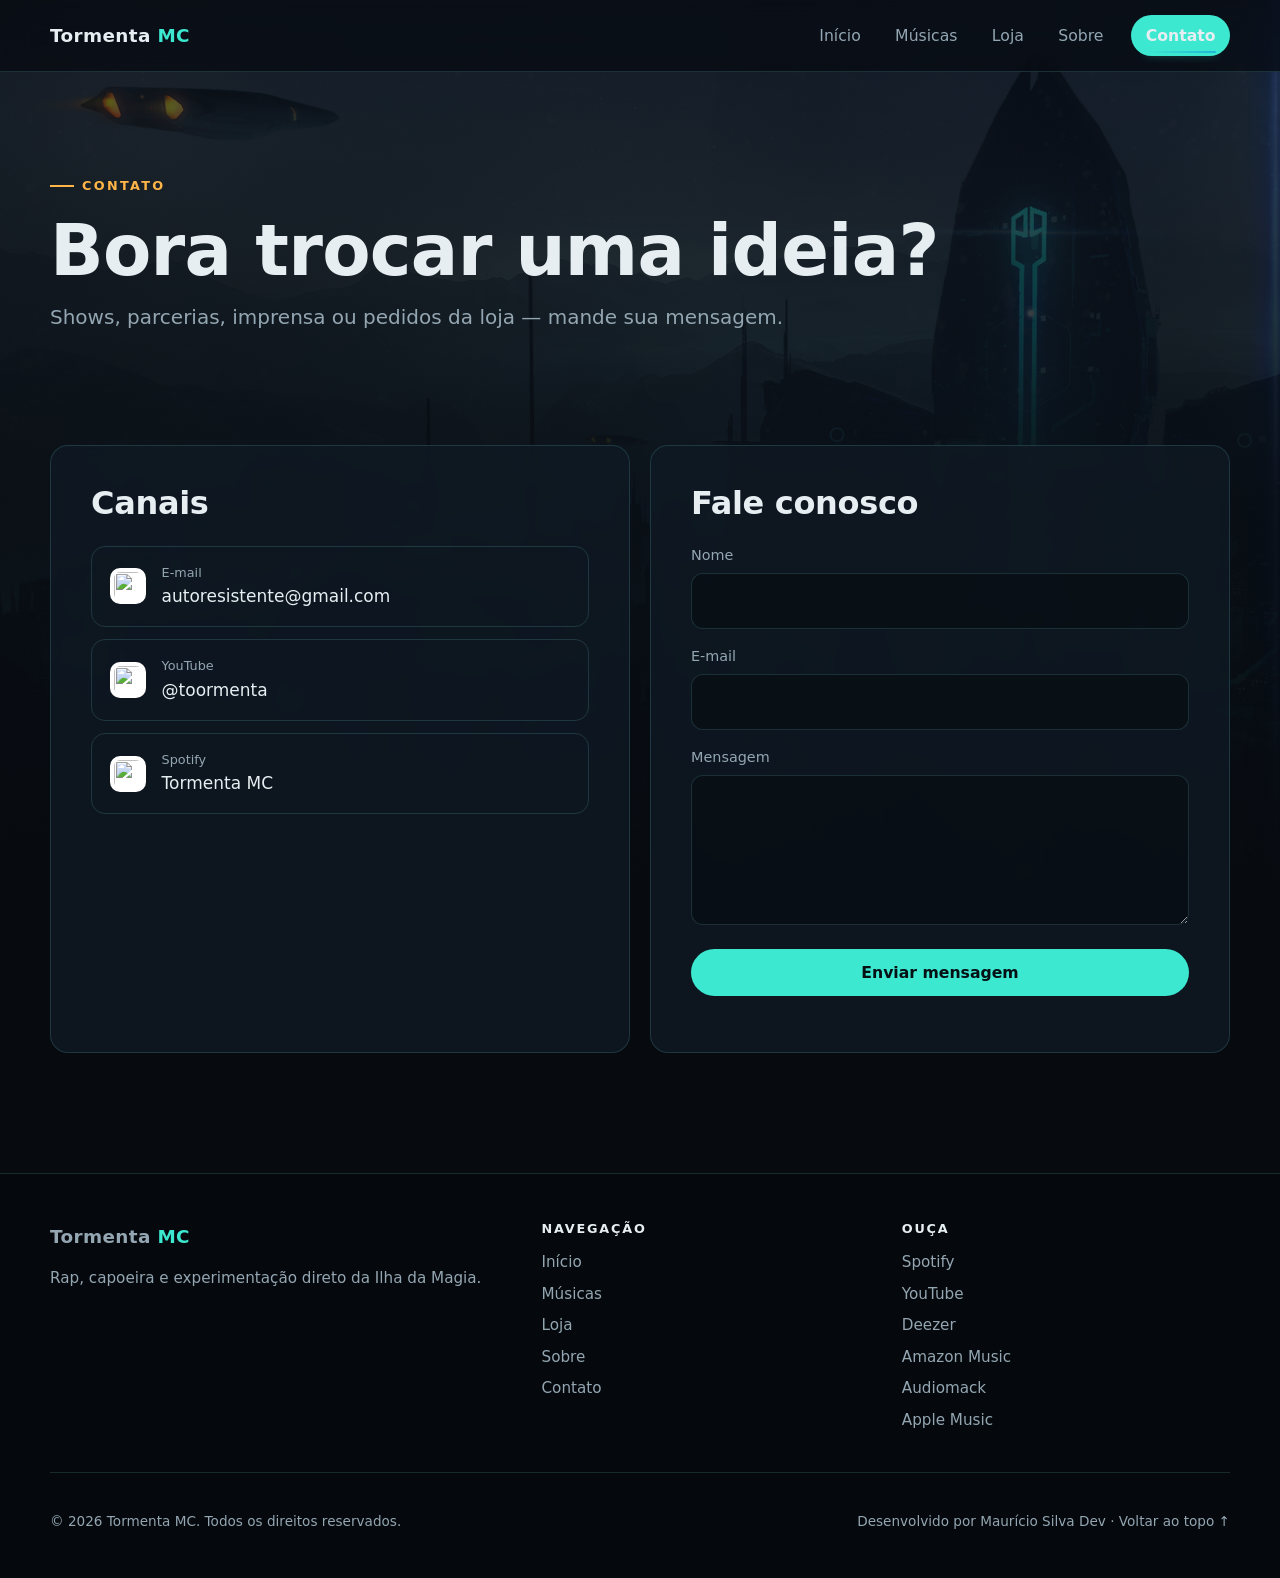
==== commit 2f77c537: "test" ====
--- a/contato.html
+++ b/contato.html
@@ -1,6 +1,7 @@
-<!DOCTYPE html>
+<!doctype html>
 <!-- saved from url=(0043)https://autoresistente2.netlify.app/contato -->
-<html lang="pt-BR">  <head>
+<html lang="pt-BR">
+  <head>
     <meta http-equiv="Content-Type" content="text/html; charset=UTF-8" />
     <meta name="viewport" content="width=device-width, initial-scale=1" />
     <title>Músicas — Tormenta MC</title>
@@ -43,108 +44,302 @@
           var(--bg);
       }
     </style>
+
+    <script src="https://cdn.jsdelivr.net/npm/@emailjs/browser@4/dist/email.min.js"></script>
+
+    <script>
+      emailjs.init({
+        publicKey: "mRa3yNgSscZWdA6fY",
+      });
+      document.addEventListener("DOMContentLoaded", function () {
+        console.log("Página carregada!");
+        document
+          .getElementById("form-contato")
+          .addEventListener("submit", async (event) => {
+            event.preventDefault();
+
+            const status = document.getElementById("status");
+            const agora = new Date();
+
+            const hora = agora.getHours();
+            const minutos = agora.getMinutes();
+
+            var horaMaisMinutos = `${hora}:${String(minutos).padStart(2, "0")}`;
+            try {
+              await emailjs.send("service_ememkdr", "template_h574ssi", {
+                title: "SITE TORMENTA MC - NOVA MENSAGEM",
+                name: document.getElementById("nome").value,
+                time: horaMaisMinutos,
+                message: document.getElementById("mensagem").value,
+                email: document.getElementById("email").value,
+              });
+
+              event.target.reset();
+
+              alert("E-mail enviado com sucesso!");
+            } catch (error) {
+              alert("Erro ao enviar. Tente novamente.");
+              console.error(error);
+              document.getElementById("status").textContent =
+                `Erro ${error.status}: ${error.text || "Falha ao enviar e-mail"}`;
+            }
+          });
+      });
+    </script>
   </head>
-  
-<body>
-    <a class="skip-link" href="https://autoresistente2.netlify.app/contato#conteudo">Pular para o conteúdo</a>
+
+  <body>
+    <a
+      class="skip-link"
+      href="https://tormentamc.ss-mauricio-developer.workers.dev/contato#conteudo"
+      >Pular para o conteúdo</a
+    >
     <header class="site-header">
+      <div class="wrap">
+        <a class="brand" href="https://autoresistente2.netlify.app/"
+          >Tormenta <span>MC</span></a
+        >
+        <button
+          class="nav-toggle"
+          type="button"
+          aria-controls="main-nav"
+          aria-expanded="false"
+          aria-label="Abrir menu"
+        >
+          <span></span>
+        </button>
+        <nav class="main-nav" id="main-nav" aria-label="Principal">
+          <ul>
+            <li><a href="https://autoresistente2.netlify.app/">Início</a></li>
+            <li>
+              <a href="https://autoresistente2.netlify.app/musicas">Músicas</a>
+            </li>
+            <li><a href="https://autoresistente2.netlify.app/loja">Loja</a></li>
+            <li>
+              <a href="https://autoresistente2.netlify.app/sobre">Sobre</a>
+            </li>
+            <li>
+              <a
+                aria-current="page"
+                class="nav-cta"
+                href="https://tormentamc.ss-mauricio-developer.workers.dev/contato"
+                >Contato</a
+              >
+            </li>
+          </ul>
+        </nav>
+      </div>
+    </header>
+
+    <main id="conteudo">
+      <section class="page-hero">
         <div class="wrap">
-            <a class="brand" href="https://autoresistente2.netlify.app/">Tormenta <span>MC</span></a>
-            <button class="nav-toggle" type="button" aria-controls="main-nav" aria-expanded="false" aria-label="Abrir menu"><span></span></button>
-            <nav class="main-nav" id="main-nav" aria-label="Principal">
-                <ul>
-                    <li><a href="https://autoresistente2.netlify.app/">Início</a></li>
-                    <li><a href="https://autoresistente2.netlify.app/musicas">Músicas</a></li>
-                    <li><a href="https://autoresistente2.netlify.app/loja">Loja</a></li>
-                    <li><a href="https://autoresistente2.netlify.app/sobre">Sobre</a></li>
-                    <li><a aria-current="page" class="nav-cta" href="https://autoresistente2.netlify.app/contato">Contato</a></li>
-                </ul>
-            </nav>
+          <p class="eyebrow">Contato</p>
+          <h1>Bora trocar uma ideia?</h1>
+          <p class="lead">
+            Shows, parcerias, imprensa ou pedidos da loja — mande sua mensagem.
+          </p>
         </div>
-    </header>
-
-    <main id="conteudo">
-        <section class="page-hero">
-            <div class="wrap">
-                <p class="eyebrow">Contato</p>
-                <h1>Bora trocar uma ideia?</h1>
-                <p class="lead">Shows, parcerias, imprensa ou pedidos da loja — mande sua mensagem.</p>
-            </div>
-        </section>
-
-        <section class="section">
-            <div class="wrap grid grid-2">
-                <div class="panel">
-                    <h2>Canais</h2>
-                    <ul class="contact-list">
-                        <li><a href="mailto:autoresistente@gmail.com"><img src="./Contato — Tormenta MC_files/email.png" alt=""><span><small>E-mail</small>autoresistente@gmail.com</span></a></li>
-                        <li><a href="https://www.youtube.com/@toormenta" target="_blank" rel="noopener"><img src="./Contato — Tormenta MC_files/logo-youtube.png" alt=""><span><small>YouTube</small>@toormenta</span></a></li>
-                        <li><a href="https://open.spotify.com/intl-pt/artist/2NZoeSM0OEeNVUEhRuqI0m" target="_blank" rel="noopener"><img src="./Contato — Tormenta MC_files/logo-spotfy.jpg" alt=""><span><small>Spotify</small>Tormenta MC</span></a></li>
-                    </ul>
-                </div>
-                <div class="panel" id="fale-conosco">
-                    <h2>Fale conosco</h2>
-                    <form class="form" id="contact-form" method="POST" name="contato">
-                        <input type="hidden" name="form-name" value="contato">
-                        <p class="hidden"><label>Não preencha: <input name="bot-field"></label></p>
-                        <div class="field">
-                            <label for="nome">Nome</label>
-                            <input id="nome" name="nome" type="text" autocomplete="name" required="">
-                        </div>
-                        <div class="field">
-                            <label for="email">E-mail</label>
-                            <input id="email" name="email" type="email" autocomplete="email" required="">
-                        </div>
-                        <div class="field">
-                            <label for="mensagem">Mensagem</label>
-                            <textarea id="mensagem" name="mensagem" required=""></textarea>
-                        </div>
-                        <button class="btn btn-primary" type="submit">Enviar mensagem</button>
-                        <p class="form-status" id="form-status" role="status" aria-live="polite"></p>
-                    </form>
-                </div>
-            </div>
-        </section>
+      </section>
+
+      <section class="section">
+        <div class="wrap grid grid-2">
+          <div class="panel">
+            <h2>Canais</h2>
+            <ul class="contact-list">
+              <li>
+                <a href="mailto:autoresistente@gmail.com"
+                  ><img
+                    src="./Contato — Tormenta MC_files/email.png"
+                    alt=""
+                  /><span
+                    ><small>E-mail</small>autoresistente@gmail.com</span
+                  ></a
+                >
+              </li>
+              <li>
+                <a
+                  href="https://www.youtube.com/@toormenta"
+                  target="_blank"
+                  rel="noopener"
+                  ><img
+                    src="./Contato — Tormenta MC_files/logo-youtube.png"
+                    alt=""
+                  /><span><small>YouTube</small>@toormenta</span></a
+                >
+              </li>
+              <li>
+                <a
+                  href="https://open.spotify.com/intl-pt/artist/2NZoeSM0OEeNVUEhRuqI0m"
+                  target="_blank"
+                  rel="noopener"
+                  ><img
+                    src="./Contato — Tormenta MC_files/logo-spotfy.jpg"
+                    alt=""
+                  /><span><small>Spotify</small>Tormenta MC</span></a
+                >
+              </li>
+            </ul>
+          </div>
+          <div class="panel" id="fale-conosco">
+            <h2>Fale conosco</h2>
+            <h4>
+              <p id="status"></p>
+            </h4>
+            <form class="form" id="form-contato" method="POST" name="contato">
+              <input type="hidden" name="form-name" value="contato" />
+              <p class="hidden">
+                <label>Não preencha: <input name="bot-field" /></label>
+              </p>
+              <div class="field">
+                <label for="nome">Nome</label>
+                <input
+                  id="nome"
+                  name="nome"
+                  type="text"
+                  autocomplete="name"
+                  required=""
+                />
+              </div>
+              <div class="field">
+                <label for="email">E-mail</label>
+                <input
+                  id="email"
+                  name="email"
+                  type="email"
+                  autocomplete="email"
+                  required=""
+                />
+              </div>
+              <div class="field">
+                <label for="mensagem">Mensagem</label>
+                <textarea id="mensagem" name="mensagem" required=""></textarea>
+              </div>
+              <button class="btn btn-primary" type="submit">
+                Enviar mensagem
+              </button>
+              <p
+                class="form-status"
+                id="form-status"
+                role="status"
+                aria-live="polite"
+              ></p>
+            </form>
+          </div>
+        </div>
+      </section>
     </main>
 
     <footer class="site-footer">
-        <div class="wrap">
-            <div class="footer-grid">
-                <div>
-                    <a class="brand" href="https://autoresistente2.netlify.app/">Tormenta <span>MC</span></a>
-                    <p>Rap, capoeira e experimentação direto da Ilha da Magia.</p>
-                </div>
-                <div>
-                    <h2>Navegação</h2>
-                    <ul>
-                        <li><a href="https://autoresistente2.netlify.app/">Início</a></li>
-                        <li><a href="https://autoresistente2.netlify.app/musicas">Músicas</a></li>
-                        <li><a href="https://autoresistente2.netlify.app/loja">Loja</a></li>
-                        <li><a href="https://autoresistente2.netlify.app/sobre">Sobre</a></li>
-                        <li><a href="https://autoresistente2.netlify.app/contato">Contato</a></li>
-                    </ul>
-                </div>
-                <div>
-                    <h2>Ouça</h2>
-                    <ul>
-                        <li><a href="https://open.spotify.com/intl-pt/artist/2NZoeSM0OEeNVUEhRuqI0m" target="_blank" rel="noopener">Spotify</a></li>
-                        <li><a href="https://www.youtube.com/@toormenta" target="_blank" rel="noopener">YouTube</a></li>
-                        <li><a href="https://www.deezer.com/pt/artist/185431557" target="_blank" rel="noopener">Deezer</a></li>
-                        <li><a href="https://music.amazon.com.br/artists/B0BH6W6FZV/autoresistente" target="_blank" rel="noopener">Amazon Music</a></li>
-                        <li><a href="https://audiomack.com/autoresistente" target="_blank" rel="noopener">Audiomack</a></li>
-                        <li><a href="https://music.apple.com/br/artist/autoresistente/1647219637" target="_blank" rel="noopener">Apple Music</a></li>
-                    </ul>
-                </div>
-            </div>
-            <div class="footer-bottom">
-                <p>© <span id="year">2026</span> Tormenta MC. Todos os direitos reservados.</p>
-                <p>Desenvolvido por <a href="https://www.mauriciosilvadossantos.com.br/" target="_blank" rel="noopener">Maurício Silva Dev</a> · <a href="https://autoresistente2.netlify.app/contato#conteudo">Voltar ao topo ↑</a></p>
-            </div>
+      <div class="wrap">
+        <div class="footer-grid">
+          <div>
+            <a class="brand" href="https://autoresistente2.netlify.app/"
+              >Tormenta <span>MC</span></a
+            >
+            <p>Rap, capoeira e experimentação direto da Ilha da Magia.</p>
+          </div>
+          <div>
+            <h2>Navegação</h2>
+            <ul>
+              <li><a href="https://autoresistente2.netlify.app/">Início</a></li>
+              <li>
+                <a href="https://autoresistente2.netlify.app/musicas"
+                  >Músicas</a
+                >
+              </li>
+              <li>
+                <a href="https://autoresistente2.netlify.app/loja">Loja</a>
+              </li>
+              <li>
+                <a href="https://autoresistente2.netlify.app/sobre">Sobre</a>
+              </li>
+              <li>
+                <a href="https://autoresistente2.netlify.app/contato"
+                  >Contato</a
+                >
+              </li>
+            </ul>
+          </div>
+          <div>
+            <h2>Ouça</h2>
+            <ul>
+              <li>
+                <a
+                  href="https://open.spotify.com/intl-pt/artist/2NZoeSM0OEeNVUEhRuqI0m"
+                  target="_blank"
+                  rel="noopener"
+                  >Spotify</a
+                >
+              </li>
+              <li>
+                <a
+                  href="https://www.youtube.com/@toormenta"
+                  target="_blank"
+                  rel="noopener"
+                  >YouTube</a
+                >
+              </li>
+              <li>
+                <a
+                  href="https://www.deezer.com/pt/artist/185431557"
+                  target="_blank"
+                  rel="noopener"
+                  >Deezer</a
+                >
+              </li>
+              <li>
+                <a
+                  href="https://music.amazon.com.br/artists/B0BH6W6FZV/autoresistente"
+                  target="_blank"
+                  rel="noopener"
+                  >Amazon Music</a
+                >
+              </li>
+              <li>
+                <a
+                  href="https://audiomack.com/autoresistente"
+                  target="_blank"
+                  rel="noopener"
+                  >Audiomack</a
+                >
+              </li>
+              <li>
+                <a
+                  href="https://music.apple.com/br/artist/autoresistente/1647219637"
+                  target="_blank"
+                  rel="noopener"
+                  >Apple Music</a
+                >
+              </li>
+            </ul>
+          </div>
         </div>
+        <div class="footer-bottom">
+          <p>
+            © <span id="year">2026</span> Tormenta MC. Todos os direitos
+            reservados.
+          </p>
+          <p>
+            Desenvolvido por
+            <a
+              href="https://www.mauriciosilvadossantos.com.br/"
+              target="_blank"
+              rel="noopener"
+              >Maurício Silva Dev</a
+            >
+            ·
+            <a href="https://autoresistente2.netlify.app/contato#conteudo"
+              >Voltar ao topo ↑</a
+            >
+          </p>
+        </div>
+      </div>
     </footer>
 
-    <script src="./Contato — Tormenta MC_files/site.js.download" defer=""></script>
-
-
-
-</body></html>+    <script
+      src="./Contato — Tormenta MC_files/site.js.download"
+      defer=""
+    ></script>
+  </body>
+</html>
